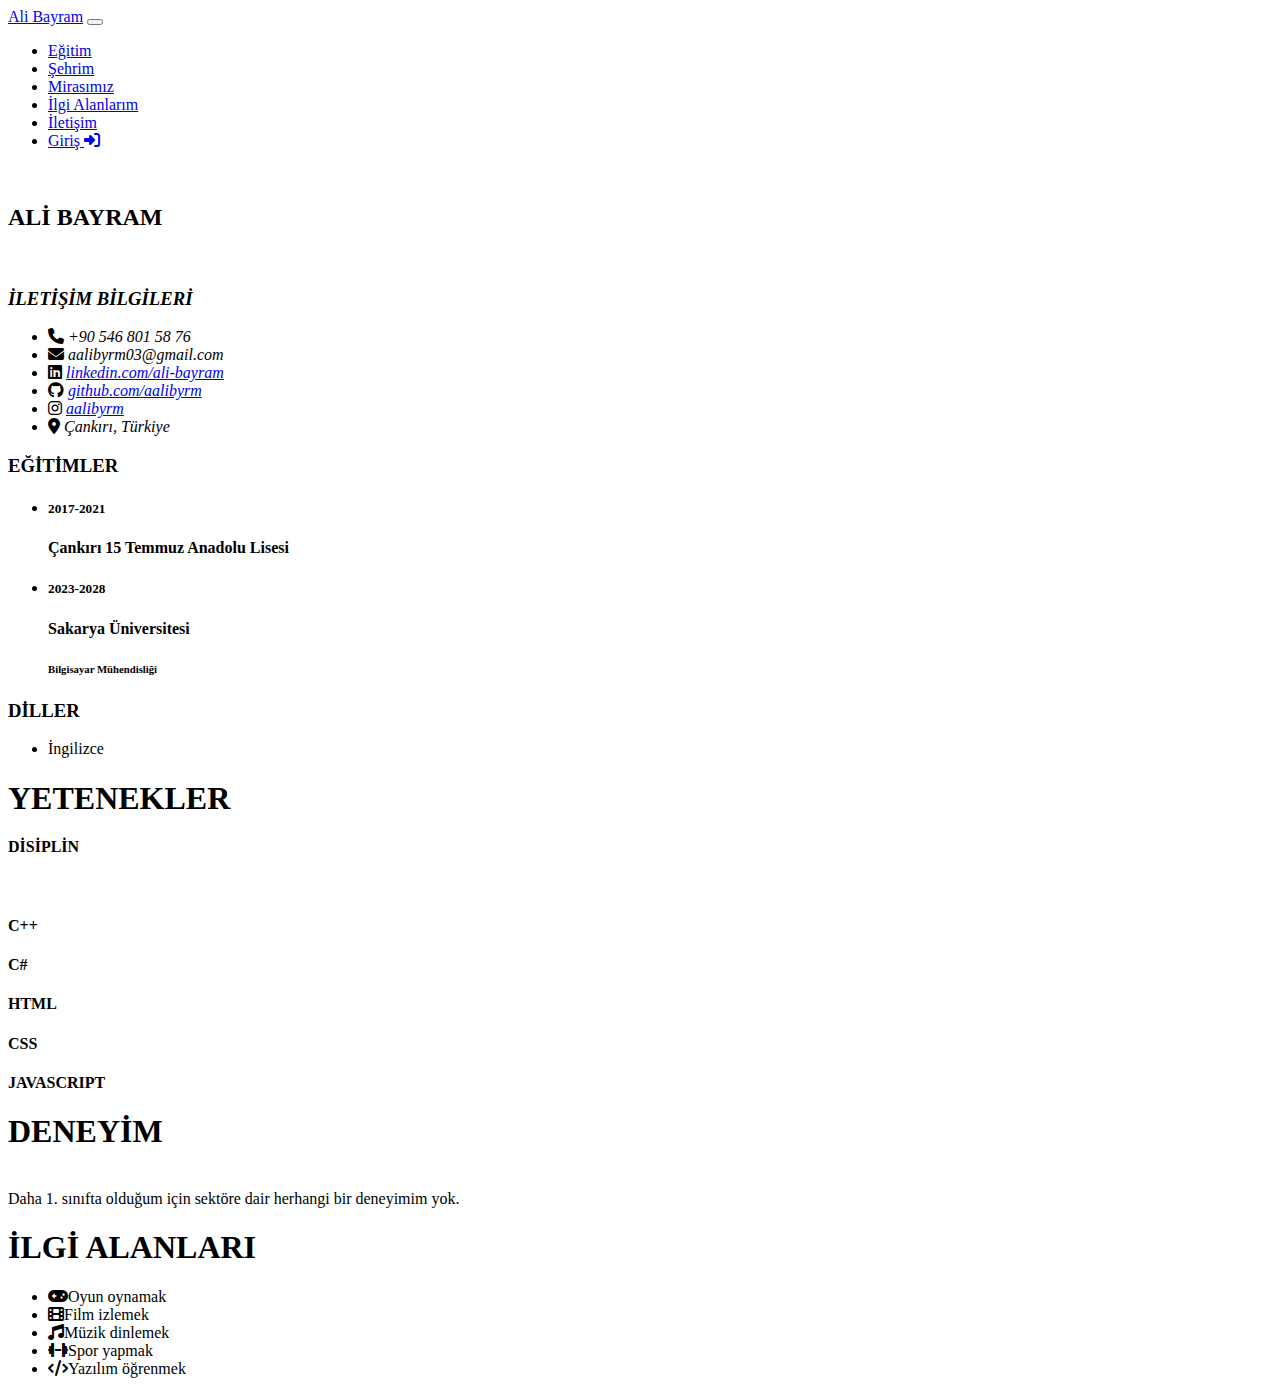
==== proje/egitim.html @ 5fb7a41c "Update egitim.html" ====
<!DOCTYPE html>
<html lang="en">
<head>
    <meta charset="UTF-8">
    <meta name="viewport" content="width=device-width, initial-scale=1.0">
    <link rel="stylesheet" href="bootstrap.min.css">
    <link rel="stylesheet" href="https://cdnjs.cloudflare.com/ajax/libs/font-awesome/6.5.2/css/all.min.css">
    <link rel="stylesheet" href="style.css">
    <title>Eğitim - CV</title>

</head>
<body>
    <!--NAVBAR-->
    <header>
    <nav class="navbar navbar-expand-lg navbar-dark bg-dark ">
        <div class="container-fluid">
            <a class="navbar-brand " href=index.html>Ali Bayram</a>
            <button class="navbar-toggler" type="button" data-bs-toggle="collapse" data-bs-target="#navbarNavAltMarkup"
                aria-controls="navbarNavAltMarkup" aria-expanded="false" aria-label="Toggle navigation">
                <span class="navbar-toggler-icon"></span>
            </button>
            <div class="collapse navbar-collapse justify-content-end" id="navbarNavAltMarkup">
                <ul class="navbar-nav">
                    <li class="nav-item">
                        <a class="nav-link " aria-current="page" href=egitim.html>Eğitim</a>
                    </li>
                    <li class="nav-item">
                        <a class="nav-link" href=OzgecmisCv.html>Şehrim</a>
                    </li>
                    <li class="nav-item">
                        <a class="nav-link" href="Sehrim.html">Mirasımız</a>
                    </li>
                    <li class="nav-item">
                        <a class="nav-link" href="Takimim.html">İlgi Alanlarım</a>
                    </li>
                    <li class="nav-item">
                        <a class="nav-link" href="Ilgialanlarim.html">İletişim</a>
                    </li>
                    <li class="nav-item">
                        <a href="login.html" class="nav-link active text-white" id="login">Giriş
                            <i class="fas fa-sign-in-alt"></i>
                        </a>
                    </li>
                </ul>
            </div>
        </div>
    </nav>
    </header>
    <!--NAVBAR-->

    <!--CONTENT-->

    <div class="container" id="container-cv">
        <div class="left">
            <div class="profileText">
                <div class="profileImg">
                <img src="img/ben.jpeg" alt="">
                </div>   
                <h2 class="text-white">ALİ BAYRAM</h2>
            </div>   
             
        <address>
            <div class="info">
                <br><h3 class="text-white" id="title">İLETİŞİM BİLGİLERİ</h3>
                <ul>
                    <li>
                        <span class="icon"><i class="fa-solid fa-phone"></i></span>
                        <span class="text text-black">+90 546 801 58 76</span>
                    </li>
                    <li>
                        <span class="icon"><i class="fa-solid fa-envelope"></i></span>
                        <span class="text text-black">aalibyrm03@gmail.com</span>
                    </li>
                    <li>
                        <span class="icon"><i class="fa-brands fa-linkedin"></i></span>
                        <span class="text"><a href="https://www.linkedin.com/in/ali-bayram-444165285/" class="text-black">linkedin.com/ali-bayram</a></span>
                    </li>
                    <li>
                        <span class="icon"><i class="fa-brands fa-github"></i></span>
                        <span class="text"><a href="https://github.com/aalibyrm" class="text-black">github.com/aalibyrm</a></span>
                    </li>
                    <li>
                        <span class="icon"><i class="fa-brands fa-instagram"></i></span>
                        <span class="text"><a href="https://www.instagram.com/aalibyrm/" class="text-black">aalibyrm</a></span>
                    </li>
                    <li>
                        <span class="icon"><i class="fa-solid fa-location-dot"></i></span>
                        <span class="text text-black">Çankırı, Türkiye</span>
                    </li>
                </ul>
            </div>
        </address>

            <div class="education">
                <h3 class="text-white" id="egitim">EĞİTİMLER</h3>
                <ul>
                    <li>
                        <h5>2017-2021</h5>
                        <h4 class="text-center"></span>Çankırı 15 Temmuz Anadolu Lisesi</h4>
                    </li>
                    <li>
                        <h5>2023-2028</h5>
                        <h4 class="text-center"></span>Sakarya Üniversitesi</h4>
                        <h6 class="text-center">Bilgisayar Mühendisliği</h6>
                    </li>
                </ul>
            </div>

            <div class="language">
                <h3 class="text-white" id="diller">DİLLER</h3>
                <ul>
                    <li>
                        <span class="text text-black">İngilizce</span>
                        <span class="percent">
                            <div style="width: 70%;"></div>
                        </span>
                    </li>
                </ul>
            </div>

            </div>
            <div class="right">
                <div class="ability">
                    <h1 class="title2">YETENEKLER</h1>
                </div>
                <div class="box">
                    <h4>DİSİPLİN</h4>
                    <div class="percent">
                        <div style="width: 100%;"></div><br>
                    </div>
                </div>
                <div class="box">
                    <h4>C++</h4>
                    <div class="percent">
                        <div style="width: 70%;"></div>
                    </div>
                </div>
                <div class="box">
                    <h4>C#</h4>
                    <div class="percent">
                        <div style="width: 85%;"></div>
                    </div>
                </div>
                <div class="box">
                    <h4>HTML</h4>
                    <div class="percent">
                        <div style="width: 80%;"></div>
                    </div>
                </div>
                <div class="box">
                    <h4>CSS</h4>
                    <div class="percent">
                        <div style="width: 70%;"></div>
                    </div>
                </div>
                <div class="box">
                    <h4>JAVASCRIPT</h4>
                    <div class="percent">
                        <div style="width: 30%;"></div>
                    </div>
                </div>

                <div class="experience">
                    <h1 class="title2">DENEYİM</h1>
                    <p>
                    <br>
                    Daha 1. sınıfta olduğum için sektöre dair herhangi bir deneyimim yok.
                    </p>
                </div>

                <div class="interest">
                    <h1 class="title2">İLGİ ALANLARI</h1>
                    <ul>
                        <li><i class="fa-solid fa-gamepad"></i>Oyun oynamak</li>
                        <li><i class="fa-solid fa-film"></i>Film izlemek</li>
                        <li><i class="fa-solid fa-music"></i>Müzik dinlemek</li>
                        <li><i class="fa-solid fa-dumbbell"></i>Spor yapmak</li>
                        <li><i class="fa-solid fa-code"></i>Yazılım öğrenmek</li>
                    </ul>
                </div>
            </div>
        
        </div>
    </div>

    <!--CONTENT -->
    <script src="bootstrap.bundle.min.js"></script>     
</body>
</html>
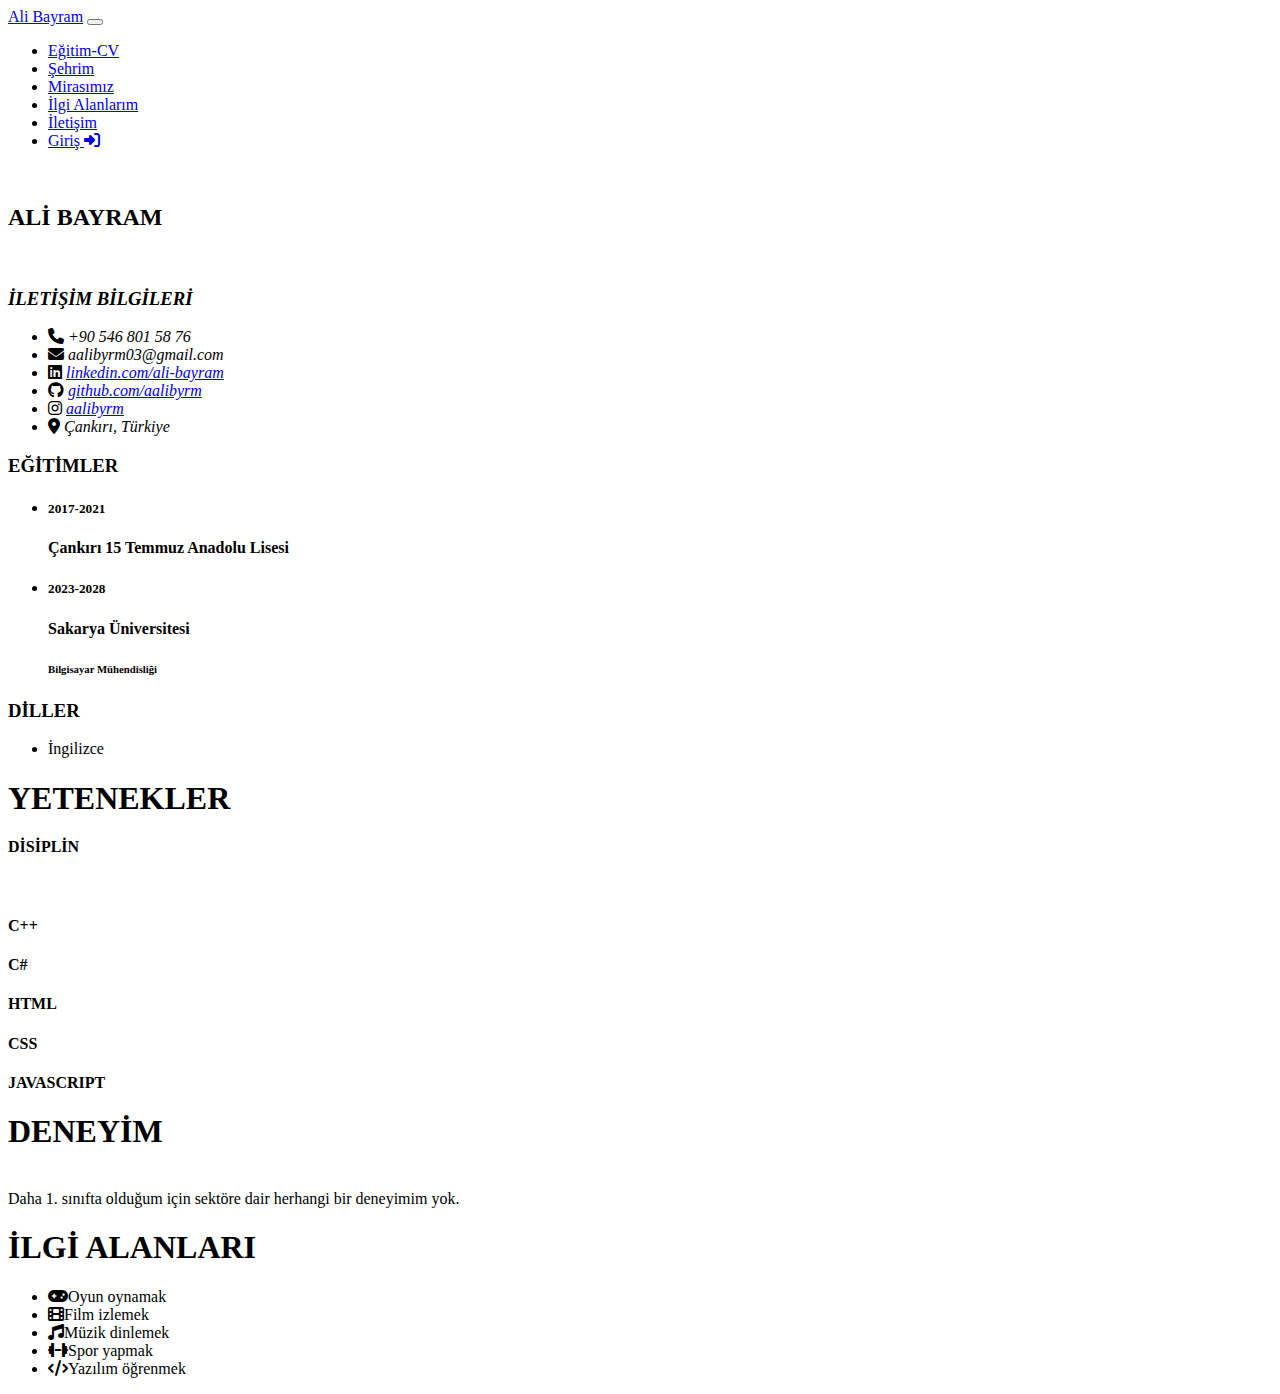
==== commit 601599da: "Update egitim.html" ====
--- a/proje/egitim.html
+++ b/proje/egitim.html
@@ -7,7 +7,6 @@
     <link rel="stylesheet" href="https://cdnjs.cloudflare.com/ajax/libs/font-awesome/6.5.2/css/all.min.css">
     <link rel="stylesheet" href="style.css">
     <title>Eğitim - CV</title>
-
 </head>
 <body>
     <!--NAVBAR-->
@@ -22,19 +21,19 @@
             <div class="collapse navbar-collapse justify-content-end" id="navbarNavAltMarkup">
                 <ul class="navbar-nav">
                     <li class="nav-item">
-                        <a class="nav-link " aria-current="page" href=egitim.html>Eğitim</a>
+                        <a class="nav-link " aria-current="page" href=egitim.html>Eğitim-CV</a>
                     </li>
                     <li class="nav-item">
-                        <a class="nav-link" href=OzgecmisCv.html>Şehrim</a>
+                        <a class="nav-link" href=sehrim.html>Şehrim</a>
                     </li>
                     <li class="nav-item">
-                        <a class="nav-link" href="Sehrim.html">Mirasımız</a>
+                        <a class="nav-link" href="mirasimiz.html">Mirasımız</a>
                     </li>
                     <li class="nav-item">
-                        <a class="nav-link" href="Takimim.html">İlgi Alanlarım</a>
+                        <a class="nav-link" href="ilgiAlan.html">İlgi Alanlarım</a>
                     </li>
                     <li class="nav-item">
-                        <a class="nav-link" href="Ilgialanlarim.html">İletişim</a>
+                        <a class="nav-link" href="iletisim.html">İletişim</a>
                     </li>
                     <li class="nav-item">
                         <a href="login.html" class="nav-link active text-white" id="login">Giriş
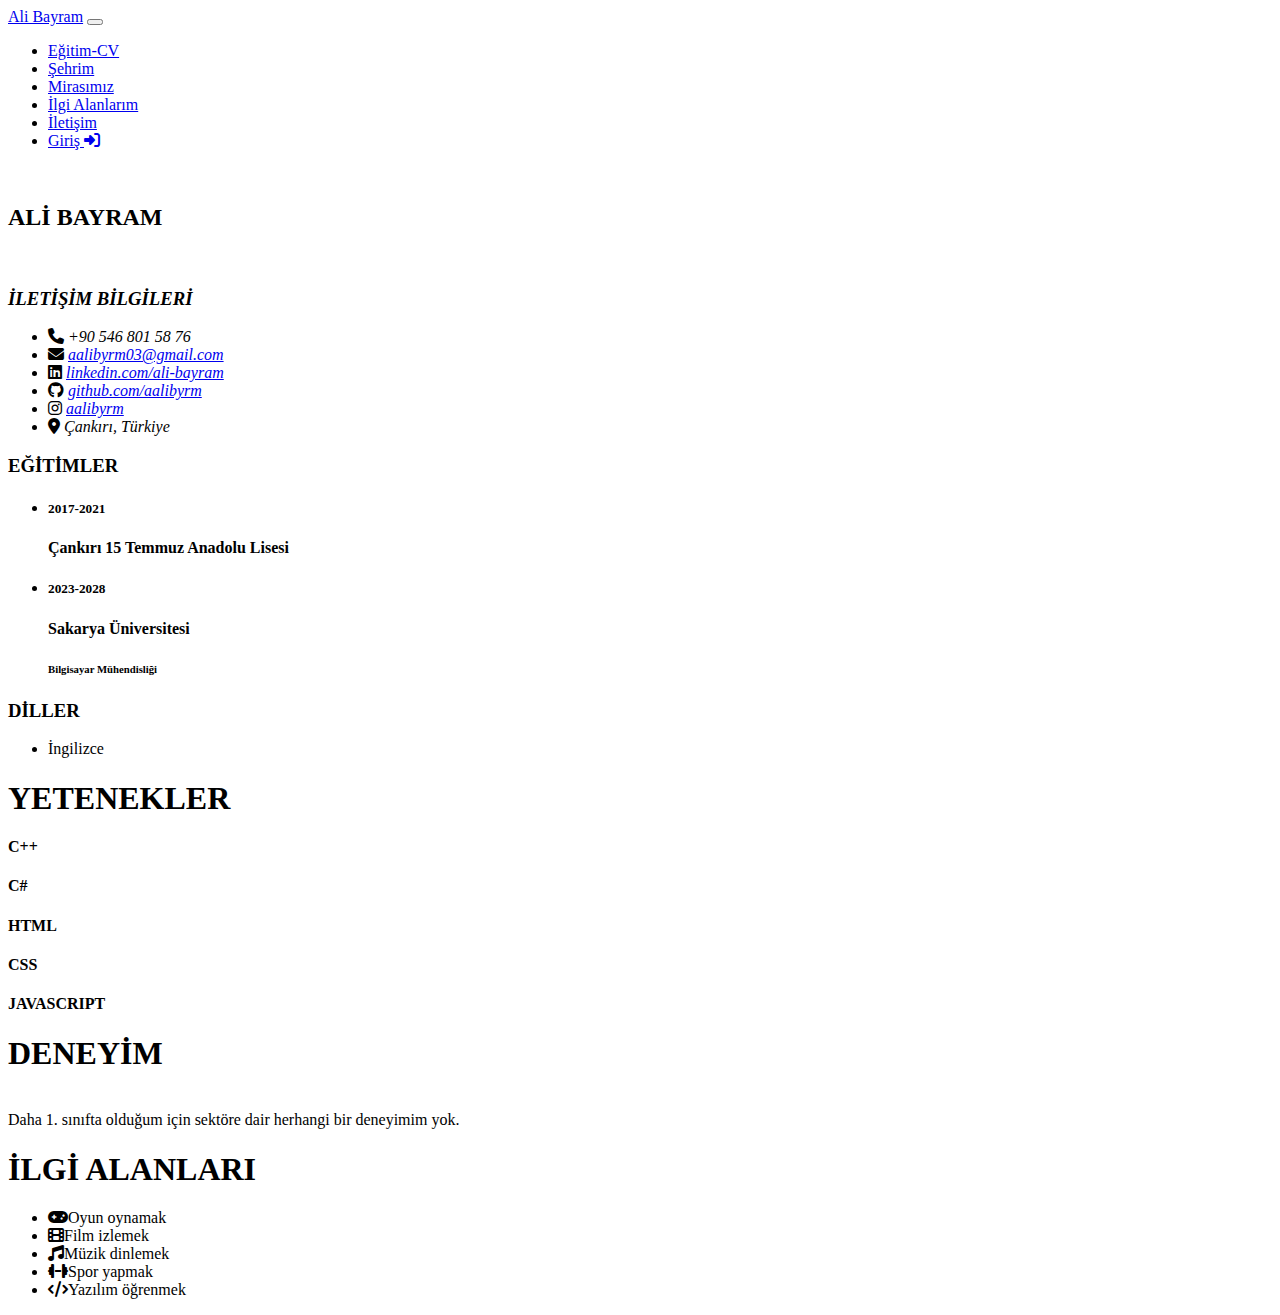
==== commit 424ef8ea: "Update egitim.html" ====
--- a/proje/egitim.html
+++ b/proje/egitim.html
@@ -68,19 +68,19 @@
                     </li>
                     <li>
                         <span class="icon"><i class="fa-solid fa-envelope"></i></span>
-                        <span class="text text-black">aalibyrm03@gmail.com</span>
+                        <span class="text text-black"><a href="mailto:aalibyrm03@gmail.com" id="cvA" class="text-black">aalibyrm03@gmail.com</a></span>
                     </li>
                     <li>
                         <span class="icon"><i class="fa-brands fa-linkedin"></i></span>
-                        <span class="text"><a href="https://www.linkedin.com/in/ali-bayram-444165285/" class="text-black">linkedin.com/ali-bayram</a></span>
+                        <span class="text"><a href="https://www.linkedin.com/in/ali-bayram-444165285/" id="cvA" class="text-black">linkedin.com/ali-bayram</a></span>
                     </li>
                     <li>
                         <span class="icon"><i class="fa-brands fa-github"></i></span>
-                        <span class="text"><a href="https://github.com/aalibyrm" class="text-black">github.com/aalibyrm</a></span>
+                        <span class="text"><a href="https://github.com/aalibyrm" id="cvA" class="text-black">github.com/aalibyrm</a></span>
                     </li>
                     <li>
                         <span class="icon"><i class="fa-brands fa-instagram"></i></span>
-                        <span class="text"><a href="https://www.instagram.com/aalibyrm/" class="text-black">aalibyrm</a></span>
+                        <span class="text"><a href="https://www.instagram.com/aalibyrm/" id="cvA" class="text-black">aalibyrm</a></span>
                     </li>
                     <li>
                         <span class="icon"><i class="fa-solid fa-location-dot"></i></span>
@@ -121,12 +121,6 @@
             <div class="right">
                 <div class="ability">
                     <h1 class="title2">YETENEKLER</h1>
-                </div>
-                <div class="box">
-                    <h4>DİSİPLİN</h4>
-                    <div class="percent">
-                        <div style="width: 100%;"></div><br>
-                    </div>
                 </div>
                 <div class="box">
                     <h4>C++</h4>
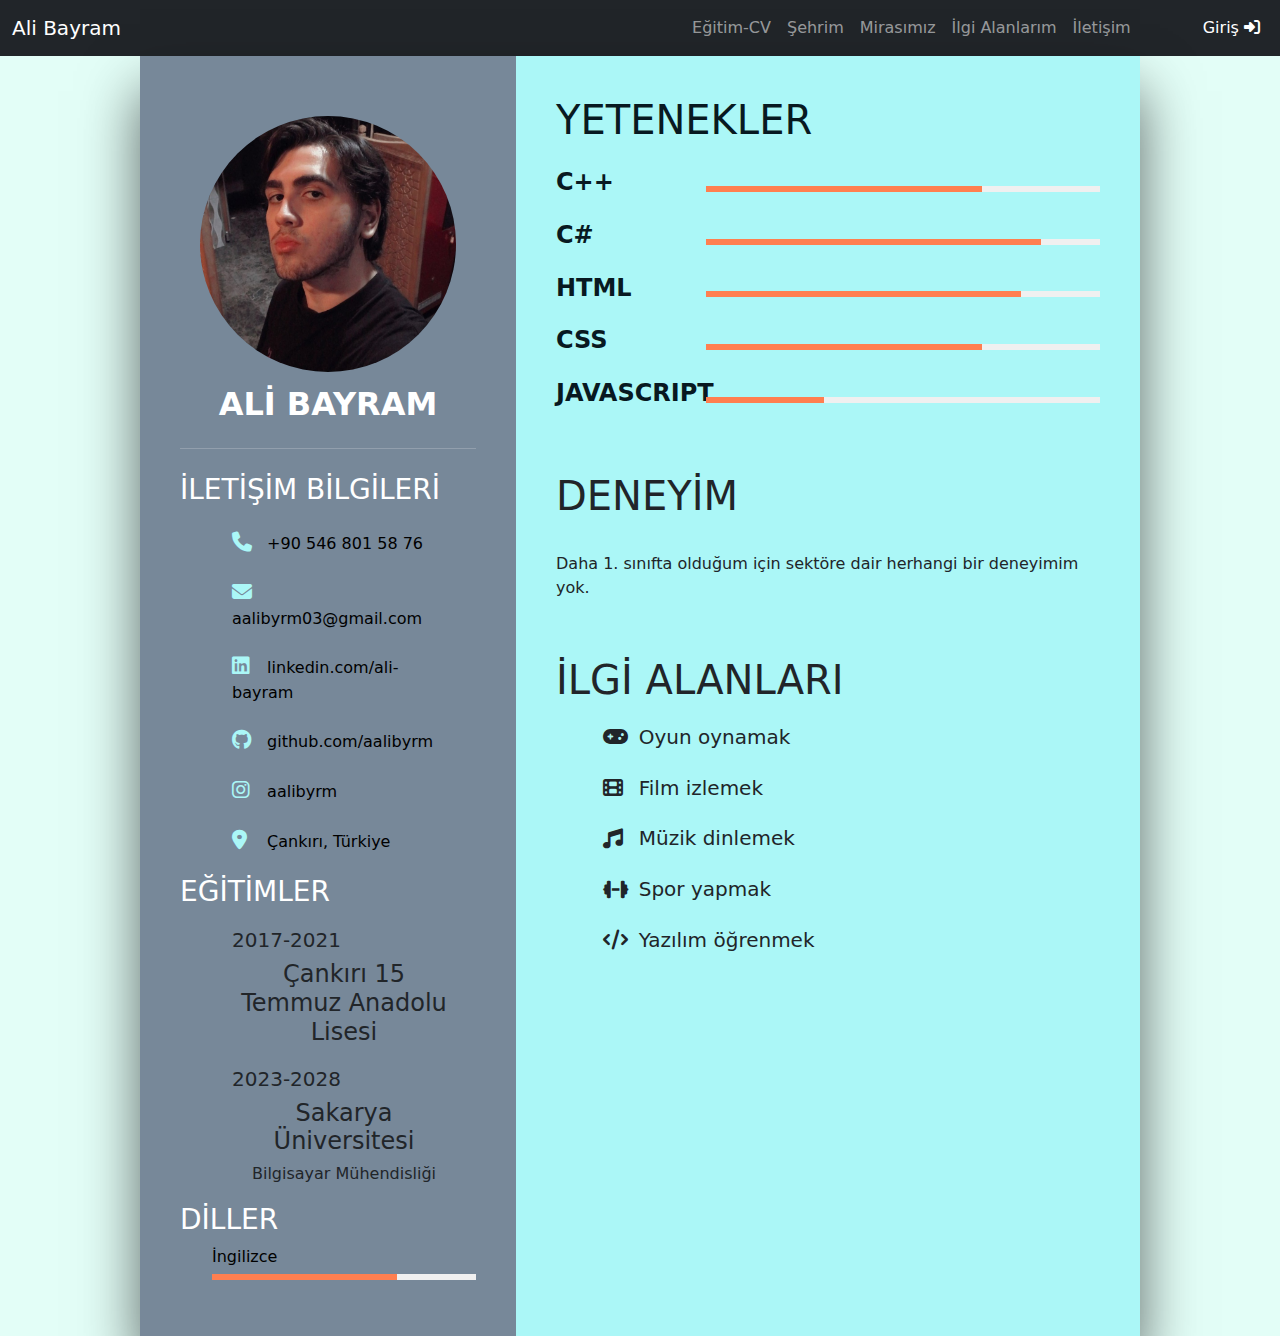
==== commit 5b6f6f04: "Update egitim.html" ====
--- a/proje/egitim.html
+++ b/proje/egitim.html
@@ -3,9 +3,9 @@
 <head>
     <meta charset="UTF-8">
     <meta name="viewport" content="width=device-width, initial-scale=1.0">
-    <link rel="stylesheet" href="bootstrap.min.css">
+    <link rel="stylesheet" href="css/bootstrap.min.css">
     <link rel="stylesheet" href="https://cdnjs.cloudflare.com/ajax/libs/font-awesome/6.5.2/css/all.min.css">
-    <link rel="stylesheet" href="style.css">
+    <link rel="stylesheet" href="css/style.css">
     <title>Eğitim - CV</title>
 </head>
 <body>
@@ -177,6 +177,6 @@
     </div>
 
     <!--CONTENT -->
-    <script src="bootstrap.bundle.min.js"></script>     
+    <script src="js/bootstrap.bundle.min.js"></script>     
 </body>
 </html>
--- a/proje/css/style.css
+++ b/proje/css/style.css
@@ -0,0 +1,271 @@
+/*INDEX*/
+*{
+    margin: 0;
+    padding: 0;
+    box-sizing: border-box;
+}
+
+@media screen and (min-width: 992px) {
+    #login{
+        padding-left:4rem;
+    }
+}
+
+#isim{
+    padding-left: 1rem;
+}
+body{
+    background-color:#E3FEF7;
+}
+.navbar{
+    background-color:#153448 ;
+}
+.card{
+    margin: 2rem;
+}
+a{
+    text-decoration: none;
+}        
+
+.nav-link{
+    transition: 0.5s;
+}
+
+.nav-link:hover{
+    letter-spacing: 0.08rem;
+    font-size: 1.1rem;
+    color:rgb(4, 152, 186);
+}
+
+.Link{
+    transition: 0.2s;
+}
+
+.Link:hover{
+    letter-spacing: 0.03rem;
+    font-size: 1.1rem;
+}
+
+footer {
+    height: auto;
+}
+
+/*INDEX*/
+
+/* CV */
+
+#container-cv{
+    padding-left: 0;
+    padding-right: 0;
+    position: relative;
+    width: 100%;
+    max-width: 1000px;
+    min-height: 1000px;
+    display: grid;
+    grid-template-columns: 1fr 2fr;
+    box-shadow: 0 35px 55px rgba(0,0,0,0.6);
+}
+
+.left{
+    background-color:lightslategrey ;
+    padding: 40px;
+}
+
+.right{
+    background-color: rgb(171, 247, 247); 
+    padding: 40px;
+}
+
+.profileText {
+    display: flex;
+    flex-direction: column;
+    align-items: center;
+    padding: 20px;
+    border-bottom: 1px solid rgba(255,255,255,0.2 );
+}
+
+.profileImg{
+    position: relative;
+    width: 16rem;
+    height: 16rem;
+    border-radius: 80%;
+    overflow: hidden;
+}
+
+.profileImg img{
+    position: absolute;
+    top: 0;
+    left: 0;
+    width: 100%;
+    height: 100%;
+    object-fit: cover;
+}
+
+.profileText h2{
+    font-size: 2em;
+    margin-top: 1rem;
+    text-align: center;
+    font-weight: 600;
+    line-height: 1em;
+}
+
+.title{
+    font-weight: 600;
+    letter-spacing: 0.4px;
+}
+
+.info ul li, .education ul li{
+    position:relative; 
+    list-style: none;
+    margin: 20px;
+}
+
+.info .icon{
+    display: inline-block;
+    width: 30px;
+    font-size: 20px;
+    color: rgb(171, 247, 247);
+}
+
+.percent{
+    position: relative;
+    width: 100;
+    height: 6px;
+    background-color: #f0f0f0;
+    display: block;
+    margin-top: 5px;
+ }
+ 
+.percent div{
+    position: absolute;
+    top: 0;
+    left: 0;
+    height: 100%;
+    background:coral;
+ }
+
+ .language ul li{
+    list-style: none;
+ }
+
+.ability ,.box {
+    position: relative;
+    width: 100%;
+    display: grid;
+    grid-template-columns: 150px 1fr;
+    justify-content: left;
+    align-items: center;
+    margin-bottom: 1rem;
+}
+
+.ability ,.box h4 {
+    text-align: left;
+    text-transform: uppercase;
+    color: #081921;
+    font-weight: 600;
+}
+
+.experience {
+    margin-top: 3.5rem;
+} 
+
+.interest {
+    margin-top: 3.5rem
+}
+
+.interest ul li{
+    list-style: none;
+    font-size: 20px;
+}
+
+.interest ul li i {
+    font-size: 20px;
+    width: 20px;
+    margin: 3%;
+}
+
+ @media(max-width:1000px) {
+    #container-cv {
+        margin: 0px;
+        grid-template-columns: repeat(1, 1fr);
+    }
+}
+
+#cvA:hover{
+    text-decoration: underline;
+}
+
+
+
+/* CV */
+
+
+/* SEHRİM */
+
+@media screen and (max-width: 1025px) {
+
+    #colRes{
+        padding: 0;
+    }
+}
+
+
+/* SEHRİM */
+
+/* İLETİSİM */
+
+@media(max-width:576px) {
+
+    #iletisim{
+        width: 100%;
+    }
+    
+}
+
+@media(min-width:580px) {
+
+#iletisim{
+    width: 58%;
+}
+}
+
+.form-check-label{
+    margin-right: 0.4rem;
+}
+
+
+/* İLETİSİM */
+
+
+/* GİRİS */
+
+@media(max-width:576px) {
+
+     #giris {
+        margin-top: 50%;
+    }
+
+    
+} 
+
+@media(min-width:577px) {
+
+    #giris {
+        width: 55%;
+        margin-left: 22vw;
+        margin-top: 22vh;
+    }
+
+
+    #girisButon {
+        margin-top: 0.5rem;
+    }
+
+
+}
+
+#bilgi{
+    font-size: x-small;
+}
+
+/* GİRİS */
